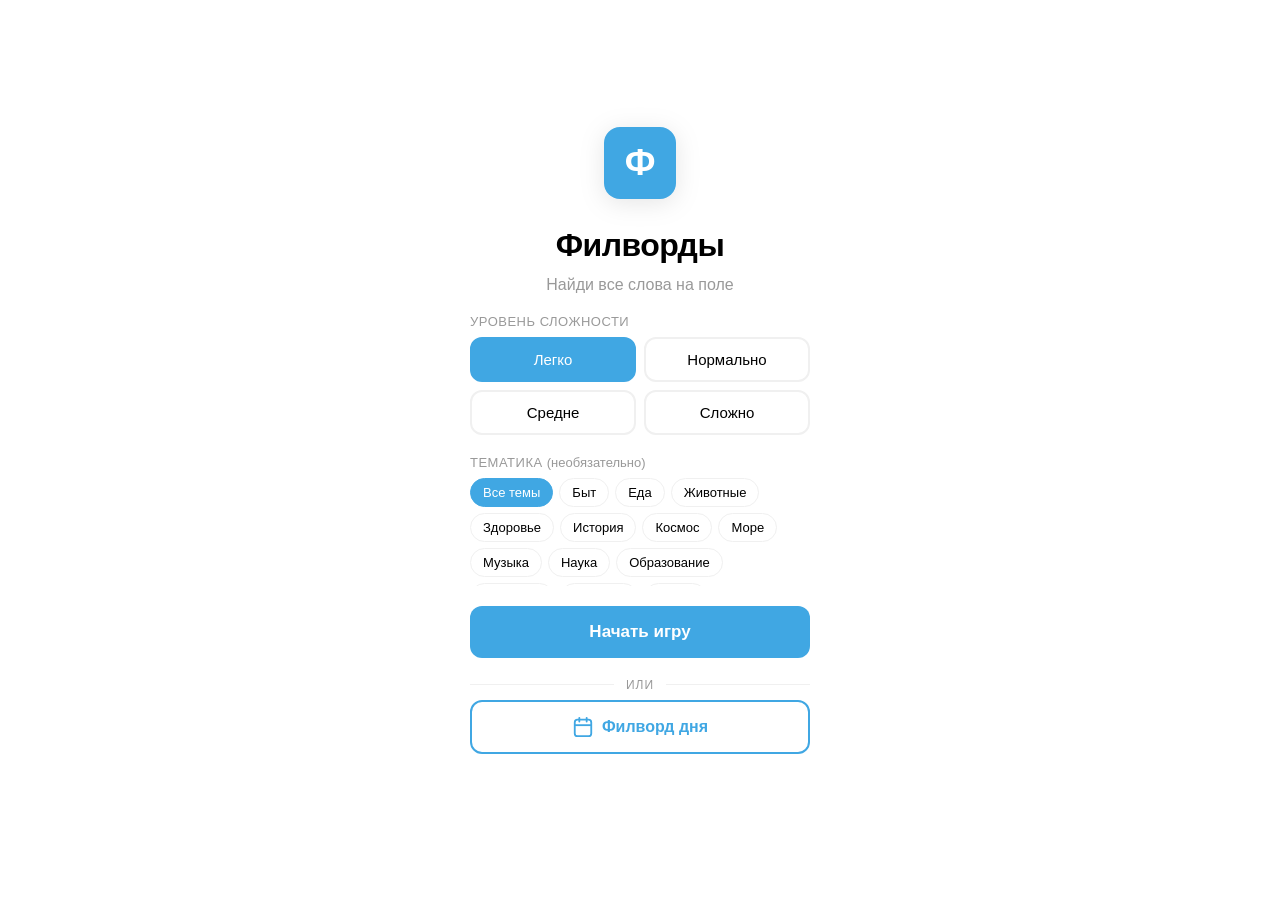
==== index.html @ e0e54d47 "Add files via upload" ====
<!DOCTYPE html>
<html lang="ru">
<head>
    <meta charset="UTF-8">
    <meta name="viewport" content="width=device-width, initial-scale=1.0, maximum-scale=1.0, user-scalable=no">
    <title>Филворды</title>
    <meta http-equiv="Cache-Control" content="no-cache, no-store, must-revalidate">
    <link rel="stylesheet" href="css/style.css?v=22">
    <script src="https://telegram.org/js/telegram-web-app.js"></script>
</head>
<body>
    <div id="app">
        <div id="start-screen" class="screen active">
            <div class="start-content">
                <div class="logo">
                    <svg width="80" height="80" viewBox="0 0 80 80" fill="none">
                        <rect x="4" y="4" width="72" height="72" rx="16" fill="var(--tg-theme-button-color, #40a7e3)"/>
                        <text x="40" y="52" text-anchor="middle" font-size="36" font-weight="bold" fill="var(--tg-theme-button-text-color, #fff)">Ф</text>
                    </svg>
                </div>
                <h1>Филворды</h1>
                <p class="subtitle">Найди все слова на поле</p>

                <div class="difficulty-section">
                    <label>Уровень сложности</label>
                    <div class="difficulty-buttons" id="difficulty-buttons">
                        <button class="diff-btn active" data-level="easy">Легко</button>
                        <button class="diff-btn" data-level="normal">Нормально</button>
                        <button class="diff-btn" data-level="medium">Средне</button>
                        <button class="diff-btn" data-level="hard">Сложно</button>
                    </div>
                </div>

                <div class="topic-section">
                    <label>Тематика <span class="topic-hint">(необязательно)</span></label>
                    <div class="topic-list" id="topic-list"></div>
                </div>

                <button class="primary-btn" id="start-btn">Начать игру</button>

                <div class="daily-section">
                    <div class="daily-divider"><span>или</span></div>
                    <button class="daily-btn" id="daily-btn">
                        <svg width="22" height="22" viewBox="0 0 24 24" fill="none">
                            <rect x="3" y="4" width="18" height="18" rx="3" stroke="currentColor" stroke-width="2"/>
                            <path d="M3 10H21" stroke="currentColor" stroke-width="2"/>
                            <path d="M8 2V6M16 2V6" stroke="currentColor" stroke-width="2" stroke-linecap="round"/>
                        </svg>
                        Филворд дня
                    </button>
                    <div class="daily-status" id="daily-status"></div>
                </div>
            </div>
        </div>

        <div id="game-screen" class="screen">
            <div class="game-header">
                <button class="icon-btn" id="back-btn">
                    <svg width="24" height="24" viewBox="0 0 24 24" fill="none">
                        <path d="M15 18L9 12L15 6" stroke="currentColor" stroke-width="2" stroke-linecap="round" stroke-linejoin="round"/>
                    </svg>
                </button>
                <div class="header-center">
                    <div class="timer" id="timer">00:00</div>
                </div>
                <div class="header-right">
                    <button class="icon-btn icon-btn-sm" id="fullscreen-btn">
                        <svg width="16" height="16" viewBox="0 0 24 24" fill="none" id="fs-icon">
                            <path d="M8 3H5a2 2 0 0 0-2 2v3m18 0V5a2 2 0 0 0-2-2h-3m0 18h3a2 2 0 0 0 2-2v-3M3 16v3a2 2 0 0 0 2 2h3" stroke="currentColor" stroke-width="2" stroke-linecap="round" stroke-linejoin="round"/>
                        </svg>
                    </button>
                    <div class="hints-count" id="hints-count">0</div>
                </div>
            </div>

            <div class="topic-label" id="topic-label"></div>

            <div class="word-list" id="word-list"></div>

            <div class="revealed-words" id="revealed-words"></div>

            <div class="progress-bar">
                <div class="progress-fill" id="progress-fill"></div>
                <span class="progress-text" id="progress-text">0/5</span>
            </div>

            <div class="grid-wrapper">
                <div class="grid-container">
                    <div id="grid"></div>
                </div>
                <div class="selection-line" id="selection-line"></div>
            </div>

            <div class="game-footer">
                <button class="ghost-btn" id="hint-btn">
                    <svg width="20" height="20" viewBox="0 0 24 24" fill="none">
                        <circle cx="12" cy="12" r="10" stroke="currentColor" stroke-width="2"/>
                        <path d="M12 16V12M12 8H12.01" stroke="currentColor" stroke-width="2" stroke-linecap="round"/>
                    </svg>
                    Подсказка
                </button>
                <button class="ghost-btn" id="reveal-words-btn" style="display:none">
                    <svg width="20" height="20" viewBox="0 0 24 24" fill="none">
                        <path d="M1 12s4-8 11-8 11 8 11 8-4 8-11 8-11-8-11-8z" stroke="currentColor" stroke-width="2" stroke-linecap="round" stroke-linejoin="round"/>
                        <circle cx="12" cy="12" r="3" stroke="currentColor" stroke-width="2"/>
                    </svg>
                    Слова <span id="reveal-count"></span>
                </button>
                <button class="ghost-btn" id="new-game-btn">
                    <svg width="20" height="20" viewBox="0 0 24 24" fill="none">
                        <path d="M1 4V10H7" stroke="currentColor" stroke-width="2" stroke-linecap="round" stroke-linejoin="round"/>
                        <path d="M3.51 15C4.16 17.41 5.91 19.4 8.21 20.43C12.3 22.17 17.11 20.43 18.85 16.34C20.59 12.25 18.85 7.44 14.76 5.7C12.46 4.67 9.76 4.87 7.65 6.17L1 10" stroke="currentColor" stroke-width="2" stroke-linecap="round" stroke-linejoin="round"/>
                    </svg>
                    Новая
                </button>
            </div>
        </div>

        <div id="win-screen" class="screen">
            <div class="win-content">
                <div class="win-icon">
                    <svg width="80" height="80" viewBox="0 0 80 80" fill="none">
                        <circle cx="40" cy="40" r="36" fill="var(--tg-theme-button-color, #40a7e3)" opacity="0.15"/>
                        <path d="M24 40L34 50L56 28" stroke="var(--tg-theme-button-color, #40a7e3)" stroke-width="4" stroke-linecap="round" stroke-linejoin="round"/>
                    </svg>
                </div>
                <h2>Уровень пройден!</h2>
                <p class="win-time">Время: <span id="final-time">00:00</span></p>
                <button class="primary-btn" id="new-game-win-btn">Новая игра</button>
                <div class="next-level-wrap">
                    <button class="ghost-btn" id="next-level-btn">Следующий уровень</button>
                    <span class="next-level-hint">По сложности</span>
                </div>
                <button class="ghost-btn" id="share-btn">
                    <svg width="20" height="20" viewBox="0 0 24 24" fill="none">
                        <path d="M4 12V20C4 21.1 4.9 22 6 22H18C19.1 22 20 21.1 20 20V12" stroke="currentColor" stroke-width="2" stroke-linecap="round" stroke-linejoin="round"/>
                        <path d="M12 2V14M12 2L8 6M12 2L16 6" stroke="currentColor" stroke-width="2" stroke-linecap="round" stroke-linejoin="round"/>
                    </svg>
                    Поделиться
                </button>
                <button class="ghost-btn" id="menu-btn">На главную</button>
            </div>
        </div>
    </div>

    <script src="js/words.js?v=22"></script>
    <script src="js/game.js?v=22"></script>
    <script src="js/app.js?v=22"></script>
</body>
</html>
---- css/style.css ----
* {
    margin: 0;
    padding: 0;
    box-sizing: border-box;
    -webkit-tap-highlight-color: transparent;
    user-select: none;
}

:root {
    --tg-theme-bg-color: #ffffff;
    --tg-theme-text-color: #000000;
    --tg-theme-button-color: #40a7e3;
    --tg-theme-button-text-color: #ffffff;
    --tg-theme-secondary-bg-color: #f0f0f0;
    --tg-theme-hint-color: #999999;
    --tg-theme-section-bg-color: #ffffff;
    --cell-size: 48px;
    --grid-gap: 3px;
    --border-radius: 12px;
    --safe-top: 0px;
    --safe-bottom: 0px;
}

html, body {
    height: 100%;
    overflow: hidden;
    font-family: -apple-system, BlinkMacSystemFont, 'Segoe UI', Roboto, sans-serif;
    background: var(--tg-theme-bg-color);
    color: var(--tg-theme-text-color);
    touch-action: none;
    overscroll-behavior: none;
}

#app {
    height: 100%;
    display: flex;
    flex-direction: column;
    position: relative;
}

.screen {
    display: none;
    height: 100%;
    flex-direction: column;
    padding: 16px;
    padding-bottom: calc(16px + var(--safe-bottom));
}

.screen.active {
    display: flex;
}

/* ─── START SCREEN ─── */
#start-screen {
    overflow-y: auto;
}

.start-content {
    display: flex;
    flex-direction: column;
    align-items: center;
    gap: 20px;
    max-width: 340px;
    margin: auto;
}

.logo svg {
    width: 80px;
    height: 80px;
    filter: drop-shadow(0 4px 12px rgba(0,0,0,0.1));
}

h1 {
    font-size: 32px;
    font-weight: 700;
    letter-spacing: -0.5px;
}

.subtitle {
    font-size: 16px;
    color: var(--tg-theme-hint-color);
    margin-top: -8px;
}

.difficulty-section {
    width: 100%;
}

.difficulty-section label {
    display: block;
    font-size: 13px;
    font-weight: 500;
    color: var(--tg-theme-hint-color);
    margin-bottom: 8px;
    text-transform: uppercase;
    letter-spacing: 0.5px;
}

.difficulty-buttons {
    display: grid;
    grid-template-columns: 1fr 1fr;
    gap: 8px;
}

.diff-btn {
    padding: 12px 16px;
    border: 2px solid var(--tg-theme-secondary-bg-color);
    border-radius: var(--border-radius);
    background: var(--tg-theme-section-bg-color);
    color: var(--tg-theme-text-color);
    font-size: 15px;
    font-weight: 500;
    cursor: pointer;
    transition: all 0.2s;
}

.diff-btn.active {
    border-color: var(--tg-theme-button-color);
    background: var(--tg-theme-button-color);
    color: var(--tg-theme-button-text-color);
}

.diff-btn:active {
    transform: scale(0.96);
}

/* ─── TOPIC SECTION ─── */
.topic-section {
    width: 100%;
}

.topic-section label {
    display: block;
    font-size: 13px;
    font-weight: 500;
    color: var(--tg-theme-hint-color);
    margin-bottom: 8px;
    text-transform: uppercase;
    letter-spacing: 0.5px;
}

.topic-hint {
    text-transform: none;
    letter-spacing: 0;
    font-weight: 400;
}

.topic-list {
    display: flex;
    flex-wrap: wrap;
    gap: 6px;
    max-height: 108px;
    overflow-y: auto;
    padding-right: 4px;
}

.topic-chip {
    padding: 6px 12px;
    border: 1.5px solid var(--tg-theme-secondary-bg-color);
    border-radius: 20px;
    background: var(--tg-theme-section-bg-color);
    color: var(--tg-theme-text-color);
    font-size: 13px;
    font-weight: 500;
    cursor: pointer;
    transition: all 0.15s;
    white-space: nowrap;
}

.topic-chip.active {
    border-color: var(--tg-theme-button-color);
    background: var(--tg-theme-button-color);
    color: var(--tg-theme-button-text-color);
}

.topic-chip:active {
    transform: scale(0.95);
}

/* ─── GENERATION SECTION ─── */
.generation-section {
    width: 100%;
    border: none;
    outline: none;
}

.generation-section[open] .gen-summary {
    margin-bottom: 8px;
}

.gen-summary {
    font-size: 13px;
    font-weight: 500;
    color: var(--tg-theme-hint-color);
    text-transform: uppercase;
    letter-spacing: 0.5px;
    cursor: pointer;
    padding: 4px 0;
    list-style: none;
}

.gen-summary::-webkit-details-marker {
    display: none;
}

.gen-summary::before {
    content: '+ ';
    font-size: 15px;
}

.generation-section[open] .gen-summary::before {
    content: '– ';
}

.gen-list {
    display: flex;
    flex-wrap: wrap;
    gap: 6px;
}

.gen-chip {
    padding: 6px 12px;
    border: 1.5px solid var(--tg-theme-secondary-bg-color);
    border-radius: 20px;
    background: var(--tg-theme-section-bg-color);
    color: var(--tg-theme-text-color);
    font-size: 13px;
    font-weight: 500;
    cursor: pointer;
    transition: all 0.15s;
    white-space: nowrap;
}

.gen-chip.active {
    border-color: var(--tg-theme-button-color);
    background: var(--tg-theme-button-color);
    color: var(--tg-theme-button-text-color);
}

.gen-chip:active {
    transform: scale(0.95);
}

.gen-chip .gen-years {
    opacity: 0.6;
    font-weight: 400;
}

.gen-selected {
    font-size: 12px;
    color: var(--tg-theme-button-color);
    padding: 2px 0;
}

/* ─── PRIMARY BUTTON ─── */
.primary-btn {
    width: 100%;
    padding: 16px 24px;
    border: none;
    border-radius: var(--border-radius);
    background: var(--tg-theme-button-color);
    color: var(--tg-theme-button-text-color);
    font-size: 17px;
    font-weight: 600;
    cursor: pointer;
    transition: opacity 0.2s, transform 0.1s;
}

.primary-btn:active {
    opacity: 0.8;
    transform: scale(0.98);
}

/* ─── DAILY SECTION ─── */
.daily-section {
    width: 100%;
    display: flex;
    flex-direction: column;
    align-items: center;
    gap: 8px;
}

.daily-divider {
    width: 100%;
    display: flex;
    align-items: center;
    gap: 12px;
    font-size: 12px;
    color: var(--tg-theme-hint-color);
    text-transform: uppercase;
    letter-spacing: 1px;
}

.daily-divider::before,
.daily-divider::after {
    content: '';
    flex: 1;
    height: 1px;
    background: var(--tg-theme-secondary-bg-color);
}

.daily-btn {
    width: 100%;
    padding: 14px 24px;
    border: 2px solid var(--tg-theme-button-color);
    border-radius: var(--border-radius);
    background: transparent;
    color: var(--tg-theme-button-color);
    font-size: 16px;
    font-weight: 600;
    cursor: pointer;
    display: flex;
    align-items: center;
    justify-content: center;
    gap: 8px;
    transition: opacity 0.2s, transform 0.1s;
}

.daily-btn:active {
    opacity: 0.7;
    transform: scale(0.98);
}

.daily-btn:disabled {
    opacity: 0.4;
    cursor: default;
    transform: none;
}

.daily-status {
    font-size: 12px;
    color: var(--tg-theme-hint-color);
    min-height: 16px;
}

/* ─── GAME SCREEN ─── */
#game-screen {
    padding: 0;
    padding-bottom: calc(0px + var(--safe-bottom));
}

.game-header {
    display: flex;
    align-items: center;
    justify-content: space-between;
    padding: 8px 16px;
    padding-top: calc(8px + var(--safe-top));
    min-height: 52px;
}

.header-center {
    display: flex;
    align-items: center;
    justify-content: center;
    flex: 1;
}

.header-right {
    display: flex;
    align-items: center;
    gap: 4px;
}

.icon-btn {
    width: 40px;
    height: 40px;
    border: none;
    border-radius: 50%;
    background: var(--tg-theme-secondary-bg-color);
    color: var(--tg-theme-text-color);
    cursor: pointer;
    display: flex;
    align-items: center;
    justify-content: center;
    transition: opacity 0.2s;
    flex-shrink: 0;
}

.icon-btn-sm {
    width: 34px;
    height: 34px;
}

.icon-btn:active {
    opacity: 0.6;
}

.timer {
    font-size: 20px;
    font-weight: 700;
    font-variant-numeric: tabular-nums;
    letter-spacing: 1px;
}

.hints-count {
    width: 40px;
    height: 40px;
    display: flex;
    align-items: center;
    justify-content: center;
    font-size: 16px;
    font-weight: 600;
    color: var(--tg-theme-hint-color);
}

/* ─── WORD LIST ─── */
.topic-label {
    text-align: center;
    font-size: 12px;
    font-weight: 600;
    color: var(--tg-theme-hint-color);
    padding: 4px 16px 0;
    text-transform: uppercase;
    letter-spacing: 0.5px;
}

.topic-label.daily {
    color: var(--tg-theme-button-color);
    font-size: 13px;
}

.topic-label.daily::before {
    content: '\2605 ';
}

.word-list {
    display: flex;
    flex-wrap: wrap;
    gap: 6px;
    padding: 8px 16px;
    justify-content: center;
    min-height: 36px;
}

.word-chip {
    padding: 4px 12px;
    border-radius: 20px;
    font-size: 14px;
    font-weight: 500;
    background: var(--tg-theme-secondary-bg-color);
    color: var(--tg-theme-text-color);
    transition: all 0.3s;
}

.word-chip.found {
    text-decoration: line-through;
    opacity: 0.85;
}

.revealed-words {
    display: flex;
    flex-wrap: wrap;
    gap: 6px;
    padding: 0 16px 4px;
    justify-content: center;
    min-height: 0;
    overflow: hidden;
    max-height: 0;
    transition: max-height 0.3s ease, opacity 0.3s ease;
    opacity: 0;
}

.revealed-words.visible {
    max-height: 120px;
    opacity: 1;
    padding: 6px 16px;
}

.revealed-words .word-chip {
    font-size: 13px;
    background: var(--tg-theme-hint-color);
    color: var(--tg-theme-bg-color);
    opacity: 0.85;
}

/* ─── PROGRESS BAR ─── */
.progress-bar {
    position: relative;
    height: 6px;
    margin: 0 16px;
    background: var(--tg-theme-secondary-bg-color);
    border-radius: 3px;
    overflow: visible;
}

.progress-fill {
    height: 100%;
    width: 0%;
    background: var(--tg-theme-button-color);
    border-radius: 3px;
    transition: width 0.4s ease;
}

.progress-text {
    position: absolute;
    right: 0;
    top: 8px;
    font-size: 12px;
    font-weight: 600;
    color: var(--tg-theme-hint-color);
}

/* ─── GRID ─── */
.grid-wrapper {
    flex: 1;
    display: flex;
    align-items: center;
    justify-content: center;
    padding: 8px;
    position: relative;
    overflow: hidden;
    touch-action: none;
}

.grid-container {
    position: relative;
}

#grid {
    display: inline-grid;
    gap: var(--grid-gap);
    position: relative;
    touch-action: none;
}

.grid-cell {
    width: var(--cell-size);
    height: var(--cell-size);
    display: flex;
    align-items: center;
    justify-content: center;
    font-size: calc(var(--cell-size) * 0.48);
    font-weight: 600;
    text-transform: uppercase;
    background: var(--tg-theme-secondary-bg-color);
    border-radius: 6px;
    cursor: pointer;
    transition: background 0.15s, transform 0.1s;
    color: var(--tg-theme-text-color);
    -webkit-user-select: none;
    user-select: none;
    -webkit-touch-callout: none;
    touch-action: none;
}

.grid-cell.selected {
    background: var(--tg-theme-button-color);
    color: var(--tg-theme-button-text-color);
    transform: scale(1.05);
    z-index: 2;
}

.grid-cell.found {
    opacity: 0.9;
    animation: word-found 0.35s ease;
}

@keyframes word-found {
    0% { transform: scale(1); }
    40% { transform: scale(1.18); }
    100% { transform: scale(1); }
}

@keyframes cell-appear {
    from { opacity: 0; transform: scale(0.7); }
    to { opacity: 1; transform: scale(1); }
}

.cell-appear {
    animation: cell-appear 0.25s ease both;
}

.grid-cell.hint {
    animation: hint-pulse 0.6s ease-in-out 2;
    background: #ffd700;
    color: #000;
}

@keyframes hint-pulse {
    0%, 100% { transform: scale(1); }
    50% { transform: scale(1.15); }
}

/* ─── GAME FOOTER ─── */
.game-footer {
    display: flex;
    gap: 8px;
    padding: 8px 16px;
    padding-bottom: calc(8px + env(safe-area-inset-bottom, 0px));
}

.ghost-btn {
    flex: 1;
    padding: 12px;
    border: 2px solid var(--tg-theme-secondary-bg-color);
    border-radius: var(--border-radius);
    background: transparent;
    color: var(--tg-theme-text-color);
    font-size: 14px;
    font-weight: 500;
    cursor: pointer;
    display: flex;
    align-items: center;
    justify-content: center;
    gap: 6px;
    transition: all 0.2s;
}

.ghost-btn:active {
    background: var(--tg-theme-secondary-bg-color);
    transform: scale(0.97);
}

/* ─── WIN SCREEN ─── */
#win-screen {
    justify-content: center;
    align-items: center;
    text-align: center;
}

.win-content {
    display: flex;
    flex-direction: column;
    align-items: center;
    gap: 16px;
}

.win-icon svg {
    width: 80px;
    height: 80px;
}

.win-time {
    font-size: 18px;
    color: var(--tg-theme-hint-color);
    margin-bottom: 8px;
}

#win-screen .primary-btn {
    max-width: 280px;
}

.next-level-wrap {
    display: flex;
    flex-direction: column;
    align-items: center;
    gap: 2px;
}

.next-level-wrap .ghost-btn {
    flex: unset;
    width: 100%;
}

.next-level-hint {
    font-size: 11px;
    color: var(--tg-theme-hint-color);
    opacity: 0.7;
}

/* ─── SELECTION LINE ─── */
.selection-line {
    position: absolute;
    pointer-events: none;
    display: none;
    z-index: 10;
}

/* ─── SVG OVERLAY ─── */
.selection-svg {
    position: absolute;
    top: 0;
    left: 0;
    width: 100%;
    height: 100%;
    pointer-events: none;
    z-index: 5;
}

.selection-path {
    stroke: var(--tg-theme-button-color);
    stroke-width: 8;
    stroke-linecap: round;
    stroke-linejoin: round;
    fill: none;
    opacity: 0.5;
    transition: opacity 0.2s;
}

/* ─── RESPONSIVE ─── */
@media (max-width: 380px) {
    :root {
        --cell-size: 40px;
        --grid-gap: 2px;
    }

    h1 { font-size: 28px; }

    .diff-btn {
        padding: 10px 12px;
        font-size: 13px;
    }
}

@media (min-width: 500px) {
    :root {
        --cell-size: 56px;
    }
}

@media (min-height: 800px) {
    :root {
        --cell-size: 54px;
    }
}
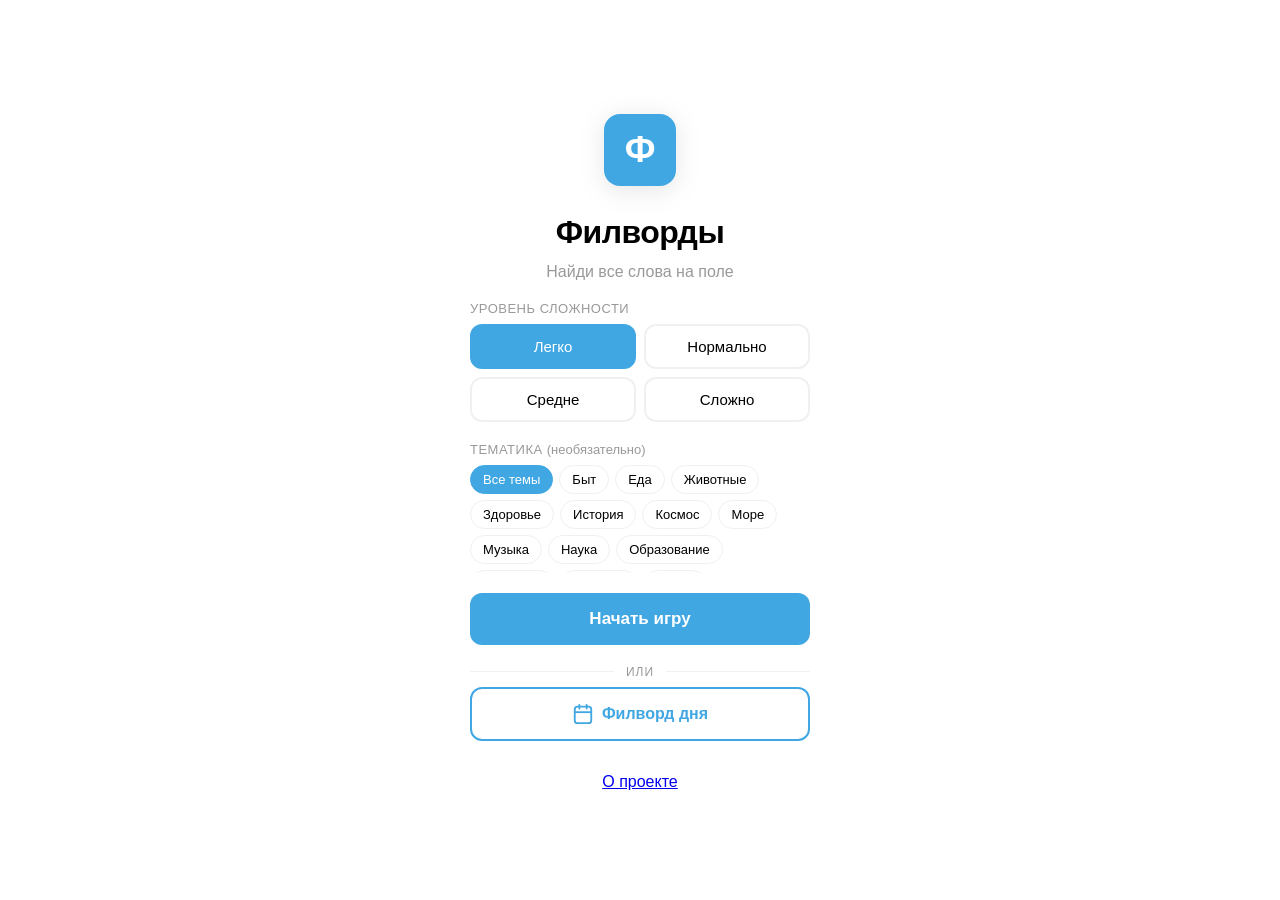
==== commit 89232f8a: "Add files via upload" ====
--- a/index.html
+++ b/index.html
@@ -5,7 +5,7 @@
     <meta name="viewport" content="width=device-width, initial-scale=1.0, maximum-scale=1.0, user-scalable=no">
     <title>Филворды</title>
     <meta http-equiv="Cache-Control" content="no-cache, no-store, must-revalidate">
-    <link rel="stylesheet" href="css/style.css?v=22">
+    <link rel="stylesheet" href="css/style.css?v=23">
     <script src="https://telegram.org/js/telegram-web-app.js"></script>
 </head>
 <body>
@@ -49,6 +49,7 @@
                         Филворд дня
                     </button>
                     <div class="daily-status" id="daily-status"></div>
+                    <a href="about.html" class="about-link">О проекте</a>
                 </div>
             </div>
         </div>
@@ -143,8 +144,9 @@
         </div>
     </div>
 
-    <script src="js/words.js?v=22"></script>
-    <script src="js/game.js?v=22"></script>
-    <script src="js/app.js?v=22"></script>
+    <script src="js/words.js?v=23"></script>
+    <script src="js/game.js?v=23"></script>
+    <script src="js/app.js?v=23"></script>
+    <div style="display:none"><a href="about.html">Что такое филворды — правила и примеры</a></div>
 </body>
 </html>
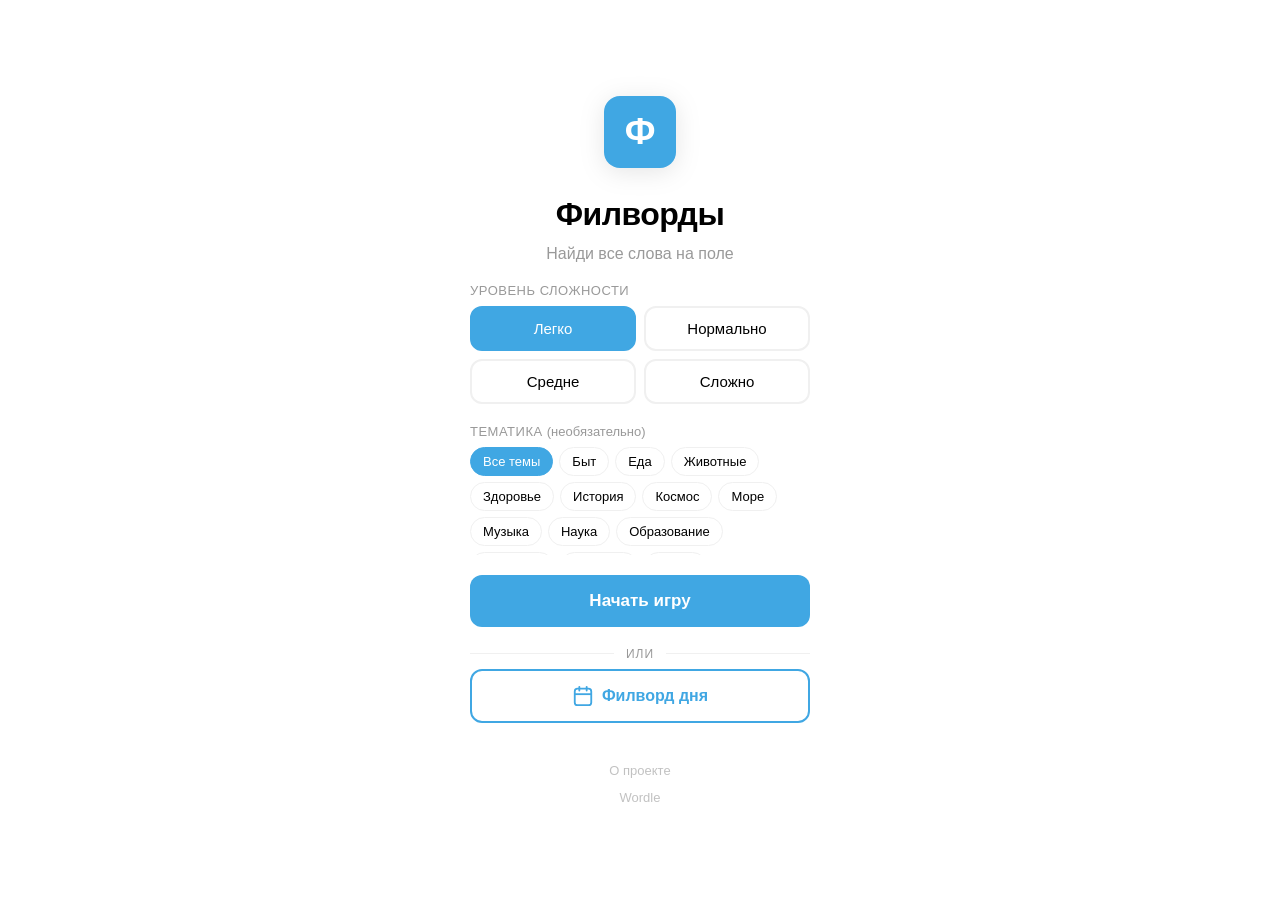
==== commit d27f4b5e: "Add files via upload" ====
--- a/index.html
+++ b/index.html
@@ -49,7 +49,10 @@
                         Филворд дня
                     </button>
                     <div class="daily-status" id="daily-status"></div>
-                    <a href="about.html" class="about-link">О проекте</a>
+                    <div class="links-row">
+                        <a href="about.html" class="about-link">О проекте</a>
+                        <a href="https://t.me/wordlegameru_bot" target="_blank" class="about-link">Wordle</a>
+                    </div>
                 </div>
             </div>
         </div>
--- a/css/style.css
+++ b/css/style.css
@@ -333,6 +333,21 @@
     min-height: 16px;
 }
 
+.about-link {
+    display: block;
+    text-align: center;
+    font-size: 13px;
+    color: var(--tg-theme-hint-color);
+    text-decoration: none;
+    padding: 8px 0 4px;
+    opacity: 0.6;
+    transition: opacity 0.2s;
+}
+
+.about-link:hover {
+    opacity: 1;
+}
+
 /* ─── GAME SCREEN ─── */
 #game-screen {
     padding: 0;
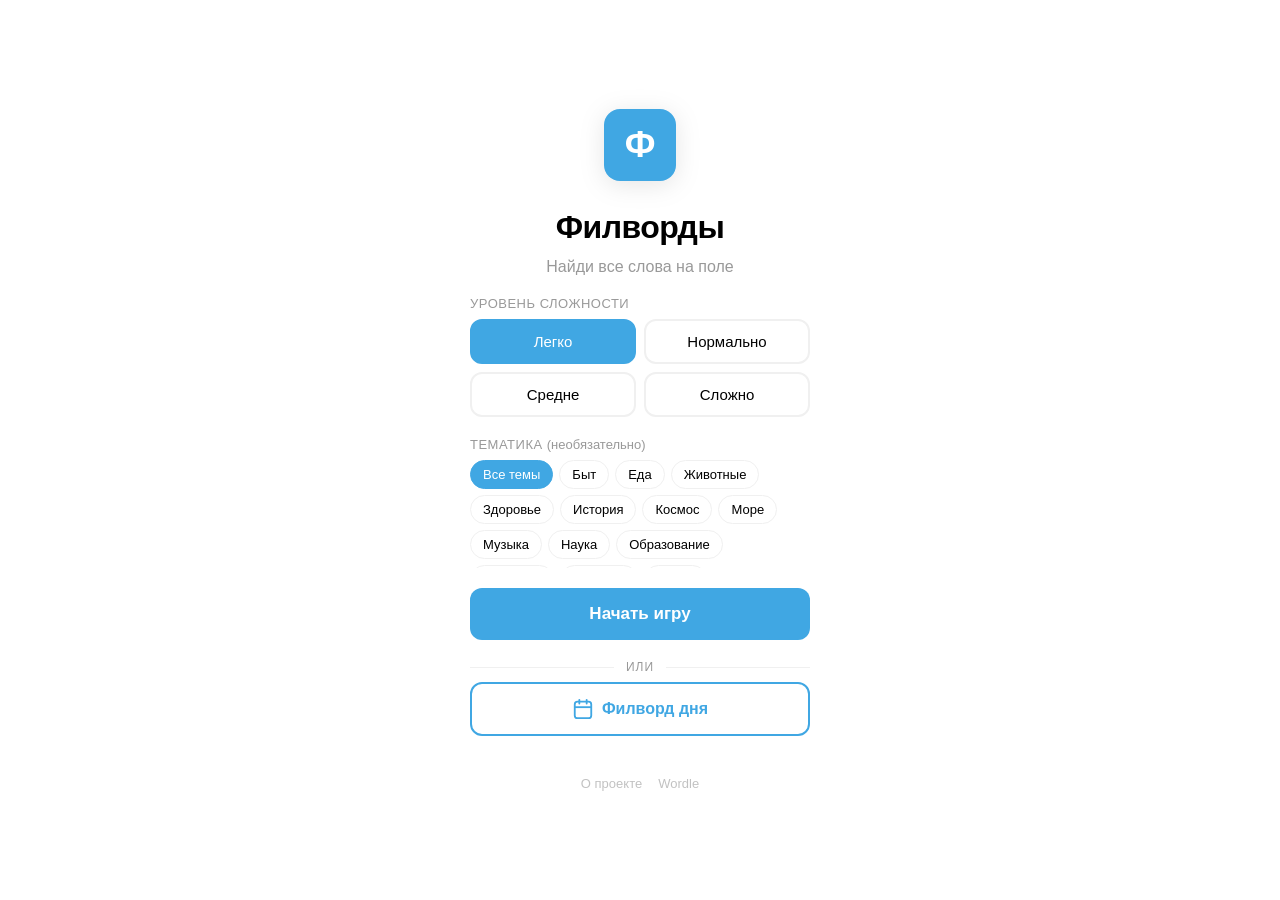
==== commit 1e84e621: "Add files via upload" ====
--- a/index.html
+++ b/index.html
@@ -5,7 +5,7 @@
     <meta name="viewport" content="width=device-width, initial-scale=1.0, maximum-scale=1.0, user-scalable=no">
     <title>Филворды</title>
     <meta http-equiv="Cache-Control" content="no-cache, no-store, must-revalidate">
-    <link rel="stylesheet" href="css/style.css?v=23">
+    <link rel="stylesheet" href="css/style.css?v=24">
     <script src="https://telegram.org/js/telegram-web-app.js"></script>
 </head>
 <body>
@@ -147,9 +147,9 @@
         </div>
     </div>
 
-    <script src="js/words.js?v=23"></script>
-    <script src="js/game.js?v=23"></script>
-    <script src="js/app.js?v=23"></script>
+    <script src="js/words.js?v=24"></script>
+    <script src="js/game.js?v=24"></script>
+    <script src="js/app.js?v=24"></script>
     <div style="display:none"><a href="about.html">Что такое филворды — правила и примеры</a></div>
 </body>
 </html>
--- a/css/style.css
+++ b/css/style.css
@@ -334,18 +334,22 @@
 }
 
 .about-link {
-    display: block;
-    text-align: center;
     font-size: 13px;
     color: var(--tg-theme-hint-color);
     text-decoration: none;
-    padding: 8px 0 4px;
     opacity: 0.6;
     transition: opacity 0.2s;
 }
 
 .about-link:hover {
     opacity: 1;
+}
+
+.links-row {
+    display: flex;
+    justify-content: center;
+    gap: 16px;
+    padding: 8px 0 4px;
 }
 
 /* ─── GAME SCREEN ─── */
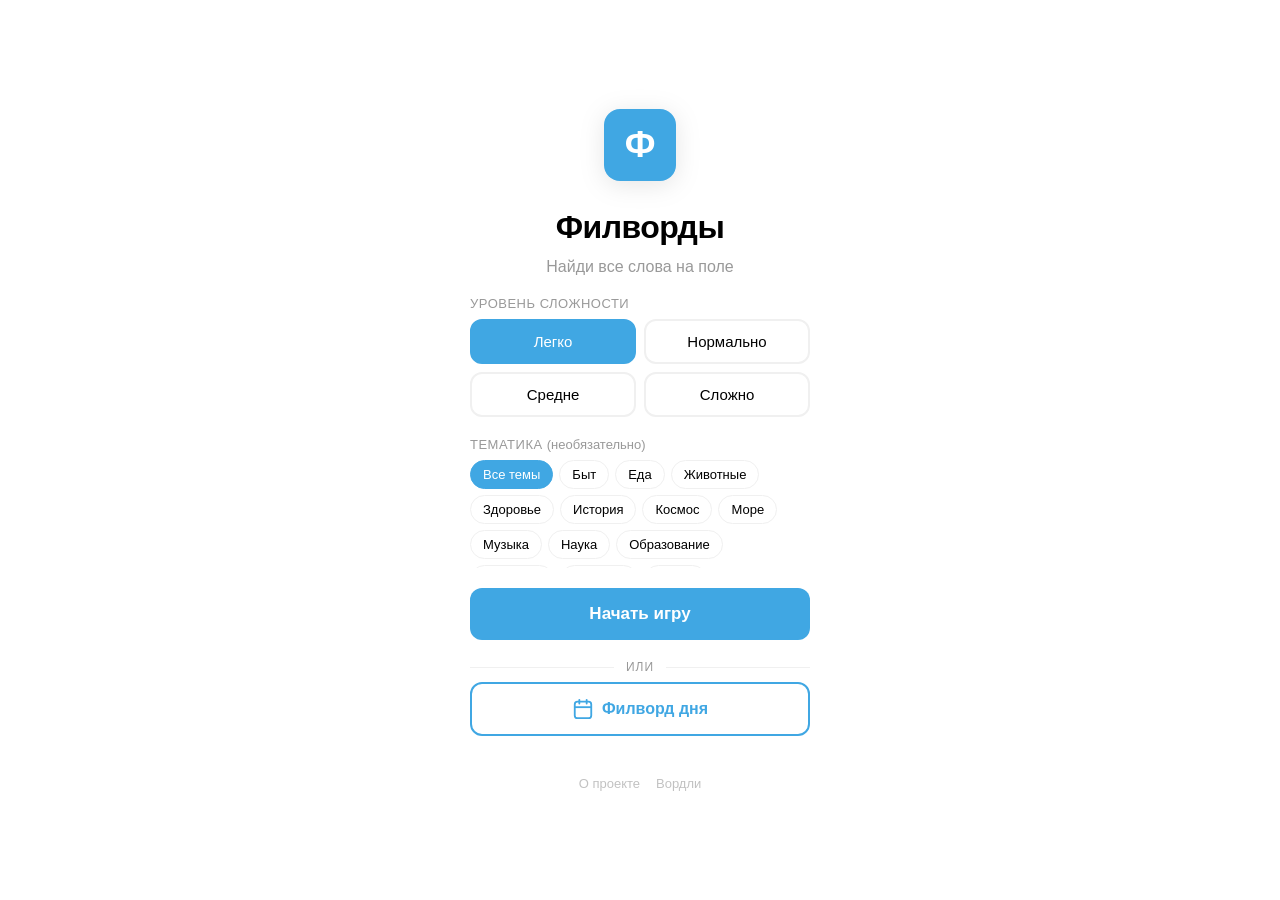
==== commit c8bb31de: "Add files via upload" ====
--- a/index.html
+++ b/index.html
@@ -5,7 +5,7 @@
     <meta name="viewport" content="width=device-width, initial-scale=1.0, maximum-scale=1.0, user-scalable=no">
     <title>Филворды</title>
     <meta http-equiv="Cache-Control" content="no-cache, no-store, must-revalidate">
-    <link rel="stylesheet" href="css/style.css?v=24">
+    <link rel="stylesheet" href="css/style.css?v=26">
     <script src="https://telegram.org/js/telegram-web-app.js"></script>
 </head>
 <body>
@@ -51,7 +51,7 @@
                     <div class="daily-status" id="daily-status"></div>
                     <div class="links-row">
                         <a href="about.html" class="about-link">О проекте</a>
-                        <a href="https://t.me/wordlegameru_bot" target="_blank" class="about-link">Wordle</a>
+                        <a href="https://t.me/wordlegameru_bot" target="_blank" class="about-link">Вордли</a>
                     </div>
                 </div>
             </div>
@@ -147,9 +147,9 @@
         </div>
     </div>
 
-    <script src="js/words.js?v=24"></script>
-    <script src="js/game.js?v=24"></script>
-    <script src="js/app.js?v=24"></script>
+    <script src="js/words.js?v=26"></script>
+    <script src="js/game.js?v=26"></script>
+    <script src="js/app.js?v=26"></script>
     <div style="display:none"><a href="about.html">Что такое филворды — правила и примеры</a></div>
 </body>
 </html>
